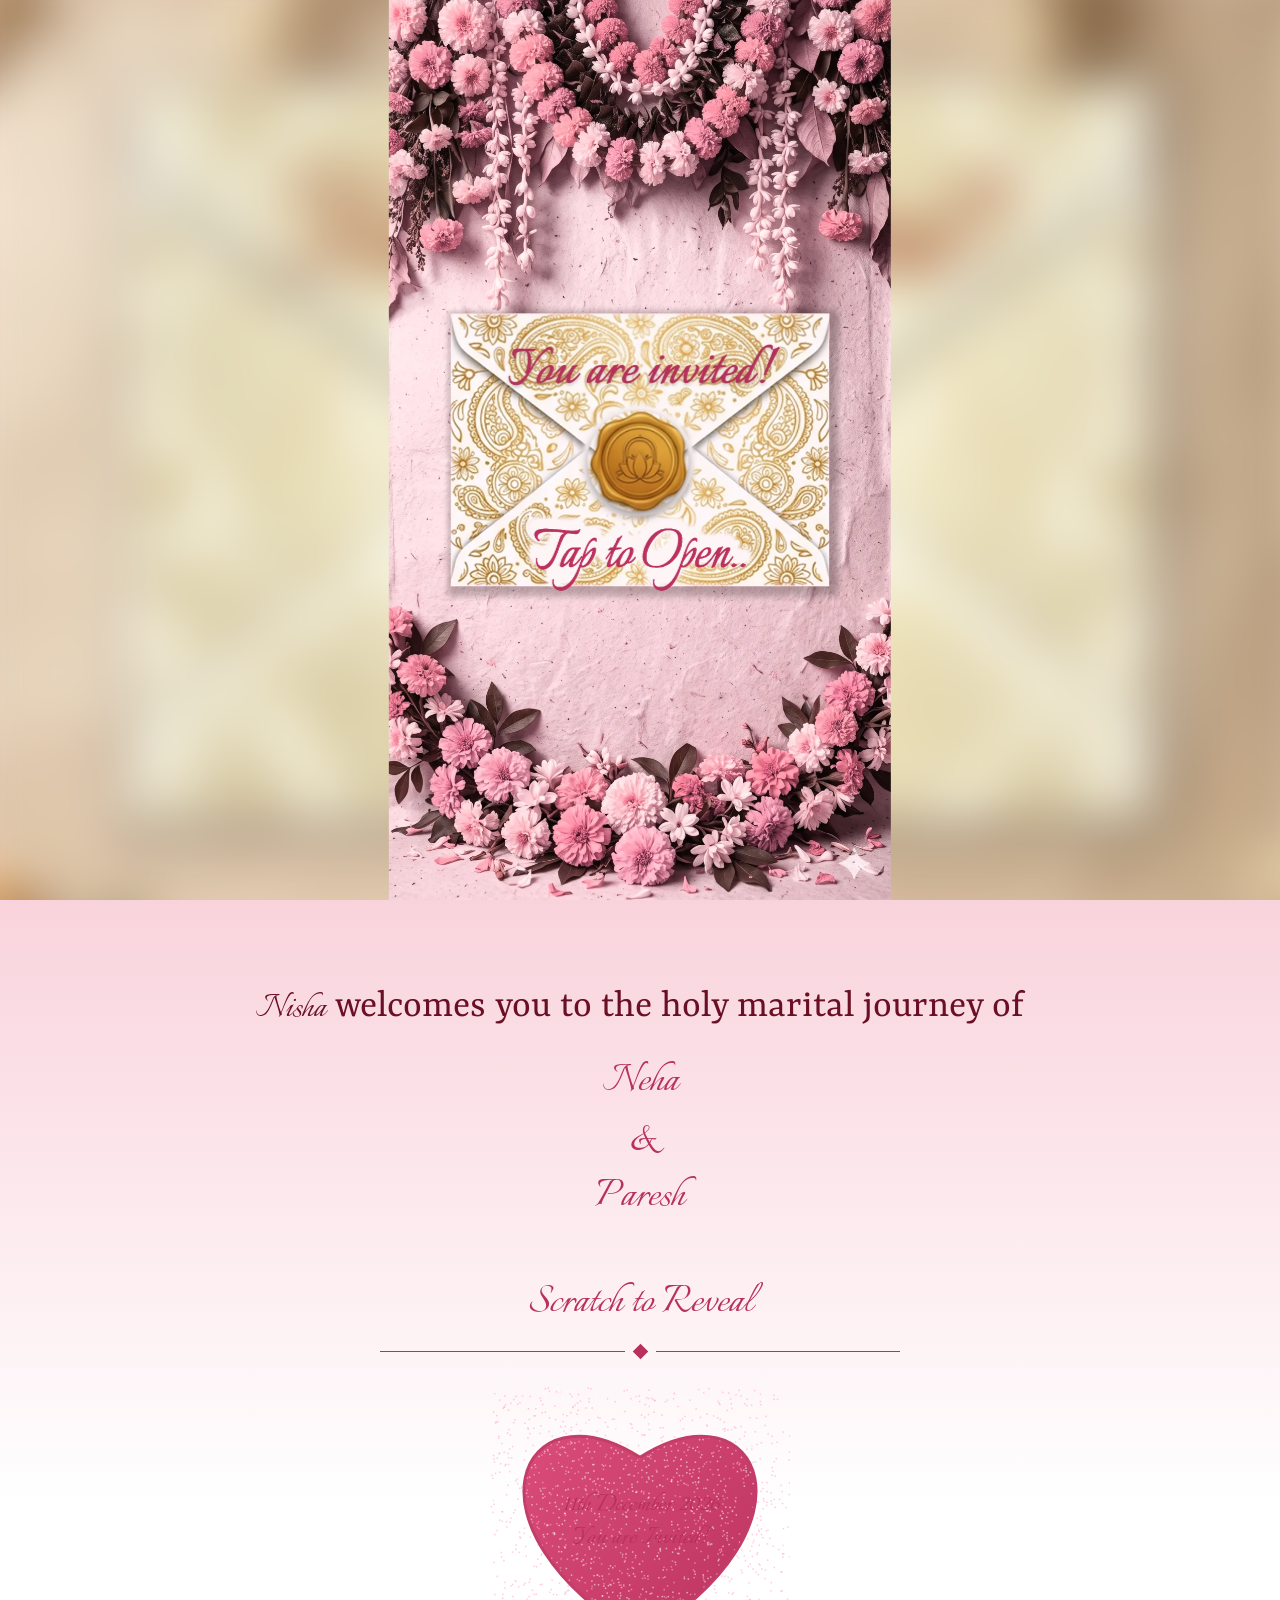
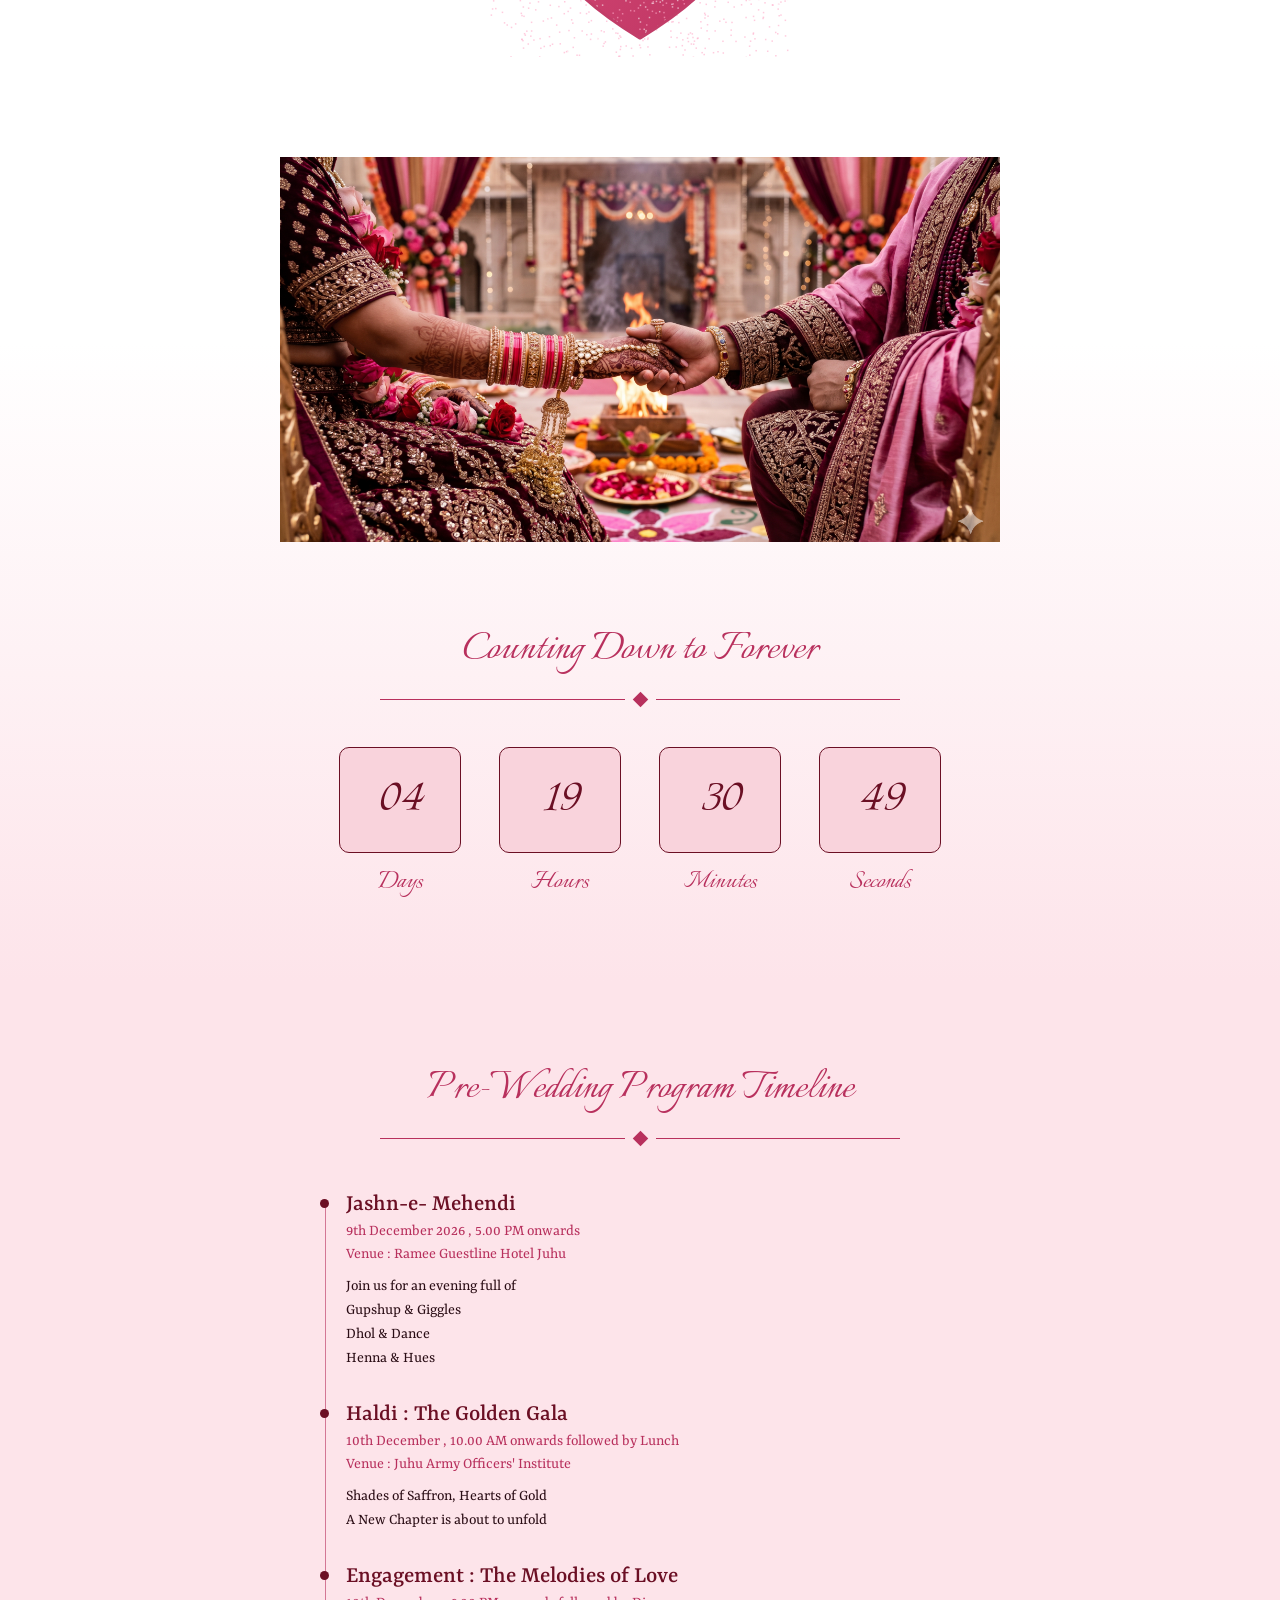
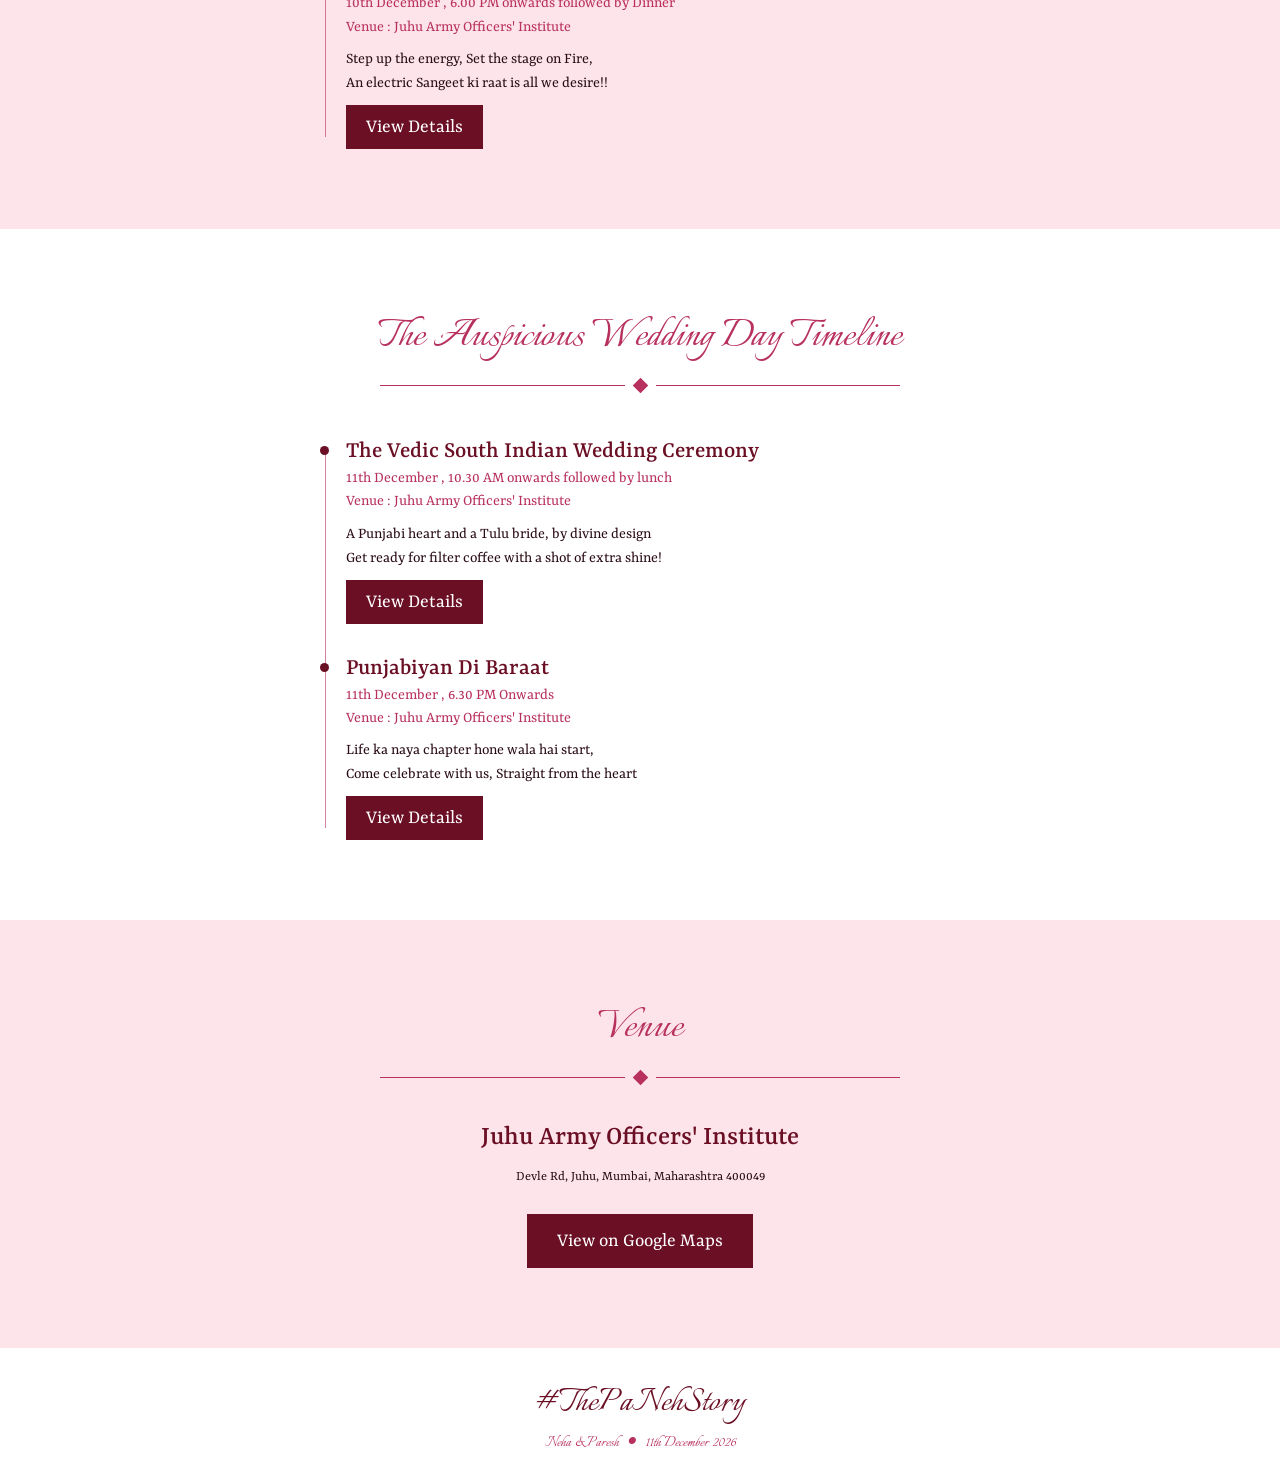
==== bride.html @ dd7f587f "bride page added" ====
<!DOCTYPE html>
<html lang="en">
<head>
<meta charset="UTF-8">
<meta name="viewport" content="width=device-width, initial-scale=1">
<title>Neha and Paresh – Wedding Invitation</title>
<link rel="preconnect" href="https://fonts.googleapis.com">
<link rel="preconnect" href="https://fonts.gstatic.com" crossorigin>
<link href="https://fonts.googleapis.com/css2?family=Italianno&family=Rasa:wght@400;500&display=swap" rel="stylesheet">
<link rel="stylesheet" href="styles.css">
</head>
<body class="locked">

  <div id="stage" class="stage">
  <div class="frame">
    <button class="env" id="env">
      <div class="inside"></div>
      <div class="card"><b>Neha &amp; Paresh</b><i>are getting married</i></div>
      <div class="pocket slice"></div>
      <div class="flap"><div class="slice"></div><div class="bk"></div></div>
      <div class="seal"></div>
      <div class="tap"></div>
    </button>
  </div>
</div>

<section id="site" class="top-header">
  <img src="./Ganesh.png">
  <!-- <p class="hero-sub">With the blessings of Late Shri Laxminarayan & Late Smt Savitridevi Madan, 
        Late Shri SP Malhotra & Late Smt Damyanti Malhotra, Late Shri Sumesh Madan</p> -->
</section>
<header class="hero">
  <!-- Swap the gradient below for your photo: set --hero-image in styles.css -->
  <div class="hero-bg"></div>
  <!-- <div class="hero-overlay"></div> -->
  <div class="hero-content">
    <p class="hero-top mb-5">We are delighted to welcome you to the wedding ceremony of</p>
    <h1>Neha</h1>
    <p class="hero-sub mb-3">D/O Late Mrs Savita and Mr Rama Poojari</p>
     <p class="hero-sub mb-3">With</p>
    <h1>Paresh</h1>
    <p class="hero-sub mb-3">S/O Mrs Jyoti And Mr Pramod Madan</p>
  </div>
  <div class="scroll-hint">Scroll for more<span>▾</span></div>
</header>

<main>
  <section class="top">
    <p class="mb-3"><span class="welcome">Nisha</span> welcomes you to the holy marital journey of</p>
    <h2 class="title">Neha</h2>
    <h2 class="title">&</h2>
    <h2 class="title mb-5">Paresh</h2>
    <h2 class="title">Scratch to Reveal</h2>
    <div class="divider"><i></i></div>

    <div class="scratch" id="scratch">
      <div class="scratch-under">11th December 2026<br/>You are Invited!</div>
      <canvas id="heart" width="300" height="270"></canvas>
      <div class="scratch" id="scratch">
        <div class="scratch-under">11th December 2026<br/>You are Invited!</div>
        <canvas id="heart" width="300" height="270"></canvas>

        <svg class="heart-outline" viewBox="0 0 300 270" aria-hidden="true">
          <path d="M150 251.1 C-36 140.4, 30 -5.4, 150 70.2 C270 -5.4, 336 140.4, 150 251.1 Z"/>
        </svg>
      </div>
    </div>

    <div class="placeholder" aria-hidden="true"></div> 

    <h2 class="title">Counting Down to Forever</h2>
    <div class="divider"><i></i></div>
    <div class="countdown">
      <div><b id="d">00</b><span>Days</span></div>
      <div><b id="h">00</b><span>Hours</span></div>
      <div><b id="m">00</b><span>Minutes</span></div>
      <div><b id="s">00</b><span>Seconds</span></div>
    </div>
  </section>

  <section class="pre">
    <h2 class="title">Pre-Wedding Program Timeline</h2>
    <div class="divider"><i></i></div>
    <ul class="timeline">
      <!-- <li><h3>Mata ki Chowki</h3><small>27th November 2026, 6.30 PM onwards followed by Prasad and Dinner</small><small>Venue : The Classique Club, Shastri Nagar Andheri West</small><p>Join us for an evening of prayers, song and dance as we seek the Divine blessings of Mata Rani to commence the wedding celebrations</p><a class="btn btn-sm" href="chowki.html">View Details</a></li> -->
      <li><h3>Jashn-e- Mehendi </h3><small>9th December 2026 , 5.00 PM onwards</small><small>Venue : Ramee Guestline Hotel Juhu </small><p>Join us for an evening full of <br/>Gupshup & Giggles <br/>Dhol & Dance <br/>Henna & Hues</p></li>
      <li><h3>Haldi : The Golden Gala</h3><small>10th December ,  10.00 AM onwards followed by Lunch</small><small>Venue : Juhu Army Officers' Institute</small><p>Shades of Saffron, Hearts of Gold <br/>A New Chapter is about to unfold</p></li>
      <li><h3>Engagement : The Melodies of Love </h3><small>10th December , 6.00 PM  onwards followed by Dinner</small><small>Venue : Juhu Army Officers' Institute</small><p>Step up the energy, Set the stage on Fire, <br/>An electric Sangeet ki raat is all we desire!!</p><a class="btn btn-sm" href="engagement.html">View Details</a></li>
    </ul>
  </section>

  <section class="day">
    <h2 class="title">The Auspicious Wedding Day Timeline</h2>
    <div class="divider"><i></i></div>
    <ul class="timeline">
      <li><h3>The Vedic South Indian Wedding Ceremony</h3><small>11th December , 10.30 AM onwards followed by lunch </small><small>Venue : Juhu Army Officers' Institute</small><p>A Punjabi heart and a Tulu bride, by divine design<br/>Get ready for filter coffee with a shot of extra shine!</p><a class="btn btn-sm" href="wedding.html">View Details</a></li>
      <!-- <li><h3>Sehra Bandhi</h3><small>9th December 2026, 6 pm</small><small>Venue : Juhu Army Officers Club</small><p>Lorem Ipsum is simply dummy text of the printing and typesetting industry. Lorem Ipsum has been the industry's standard dummy text ever since 1966.</p></li> -->
      <li><h3>Punjabiyan Di Baraat</h3><small>11th December , 6.30 PM Onwards</small><small>Venue : Juhu Army Officers' Institute </small><p>Life ka naya chapter hone wala hai start,<br/>Come celebrate with us, Straight from the heart</p><a class="btn btn-sm" href="baraat.html">View Details</a></li>
    </ul>
  </section>

  <section class="venue">
    <h2 class="title">Venue</h2>
    <div class="divider"><i></i></div>
    <h3>Juhu Army Officers' Institute</h3>
    <p>Devle Rd, Juhu, Mumbai, Maharashtra 400049</p>
    <a class="btn" href="https://maps.google.com/?q=Juhu+Army+Officers+Club+Mumbai" target="_blank" rel="noopener">View on Google Maps</a>
  </section>

  <!-- <section class="transport">
    <h2 class="title">Transportation</h2>
    <div class="divider"><i></i></div>
    <p>Lorem Ipsum is simply dummy text of the printing and typesetting industry. Lorem Ipsum has been the industry's standard dummy text ever since 1966.</p>
  </section> -->
</main>

<footer>
  <h2>#ThePaNehStory</h2>
  <p>Neha &amp; Paresh &nbsp;&nbsp;•&nbsp;&nbsp; 11th December 2026</p>
</footer>

<script>
/* Countdown */
const target = new Date('2026-12-11T00:00:00+05:30').getTime();
const pad = n => String(n).padStart(2, '0');
function tick(){
  let t = Math.max(0, target - Date.now());
  const d = Math.floor(t/864e5); t %= 864e5;
  const h = Math.floor(t/36e5);  t %= 36e5;
  const m = Math.floor(t/6e4);   t %= 6e4;
  const s = Math.floor(t/1e3);
  d_.textContent = pad(d); h_.textContent = pad(h); m_.textContent = pad(m); s_.textContent = pad(s);
}
const d_=document.getElementById('d'),h_=document.getElementById('h'),m_=document.getElementById('m'),s_=document.getElementById('s');
tick(); setInterval(tick, 1000);

/* Scratch-to-reveal heart */
const c = document.getElementById('heart'), x = c.getContext('2d');
const W = c.width, H = c.height;

function heartPath(){
  x.beginPath();
  x.moveTo(W/2, H*0.93);
  x.bezierCurveTo(-W*0.12, H*0.52, W*0.1, -H*0.02, W/2, H*0.26);
  x.bezierCurveTo(W*0.9, -H*0.02, W*1.12, H*0.52, W/2, H*0.93);
  x.closePath();
}

const g = x.createLinearGradient(0,0,W,H);
g.addColorStop(0,'#e0517f'); g.addColorStop(1,'#b8305d');
heartPath(); x.fillStyle = g; x.fill();
// x.lineWidth = 5; x.strokeStyle = '#c23d68'; x.stroke();

for(let i=0;i<2200;i++){            /* glitter */
  const px=Math.random()*W, py=Math.random()*H;
  x.fillStyle = Math.random()>.5 ? 'rgba(255,255,255,.55)' : 'rgba(255,170,200,.6)';
  x.fillRect(px,py,1.5,1.5);
}

let down=false;

// Configurable scratch stroke radius
const SCRATCH_RADIUS = 50; // Increase or decrease this value as needed (original was 20)

function scratch(e){
  if(!down) return;
  const r=c.getBoundingClientRect(), p=e.touches?e.touches[0]:e;
  x.globalCompositeOperation='destination-out';
  x.beginPath();
  x.arc((p.clientX-r.left)*W/r.width, (p.clientY-r.top)*H/r.height, SCRATCH_RADIUS, 0, Math.PI * 2);
  x.fill();
}

const wrap = document.getElementById('scratch');
wrap.addEventListener('pointerdown', e => { down = true; wrap.setPointerCapture(e.pointerId); scratch(e); });
wrap.addEventListener('pointermove', scratch);
['pointerup','pointercancel','pointerleave'].forEach(ev =>
  wrap.addEventListener(ev, () => down = false)
);

(function(){
  var stage=document.getElementById('stage'),env=document.getElementById('env'),site=document.getElementById('site'),done=false;
  function open(){
    if(done)return;done=true;env.classList.add('open');
    setTimeout(function(){env.classList.add('flipped')},750);
    setTimeout(function(){
      stage.classList.add('gone');site.classList.add('show');site.removeAttribute('aria-hidden');
      document.body.classList.remove('locked');window.scrollTo(0,0);
    },2800);
  }
  stage.addEventListener('click',open);
})();
</script>
</body>
</html>
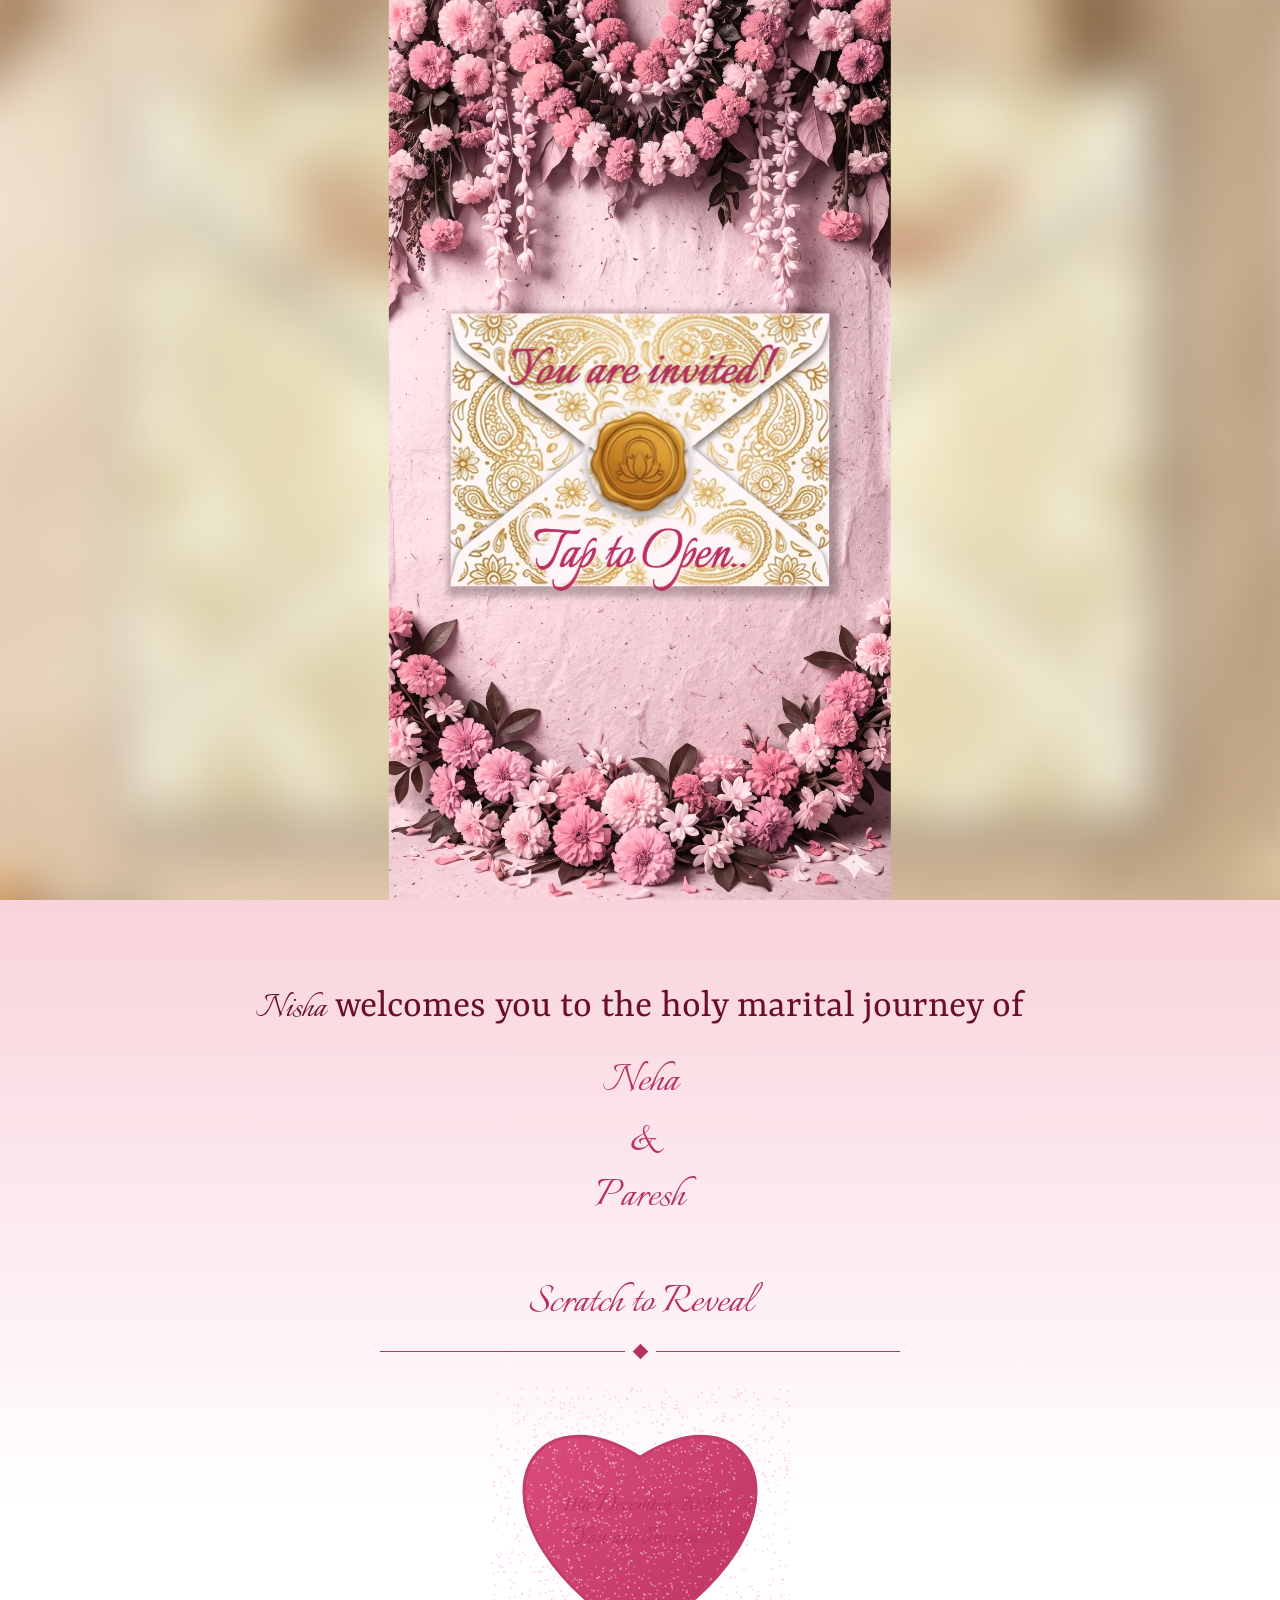
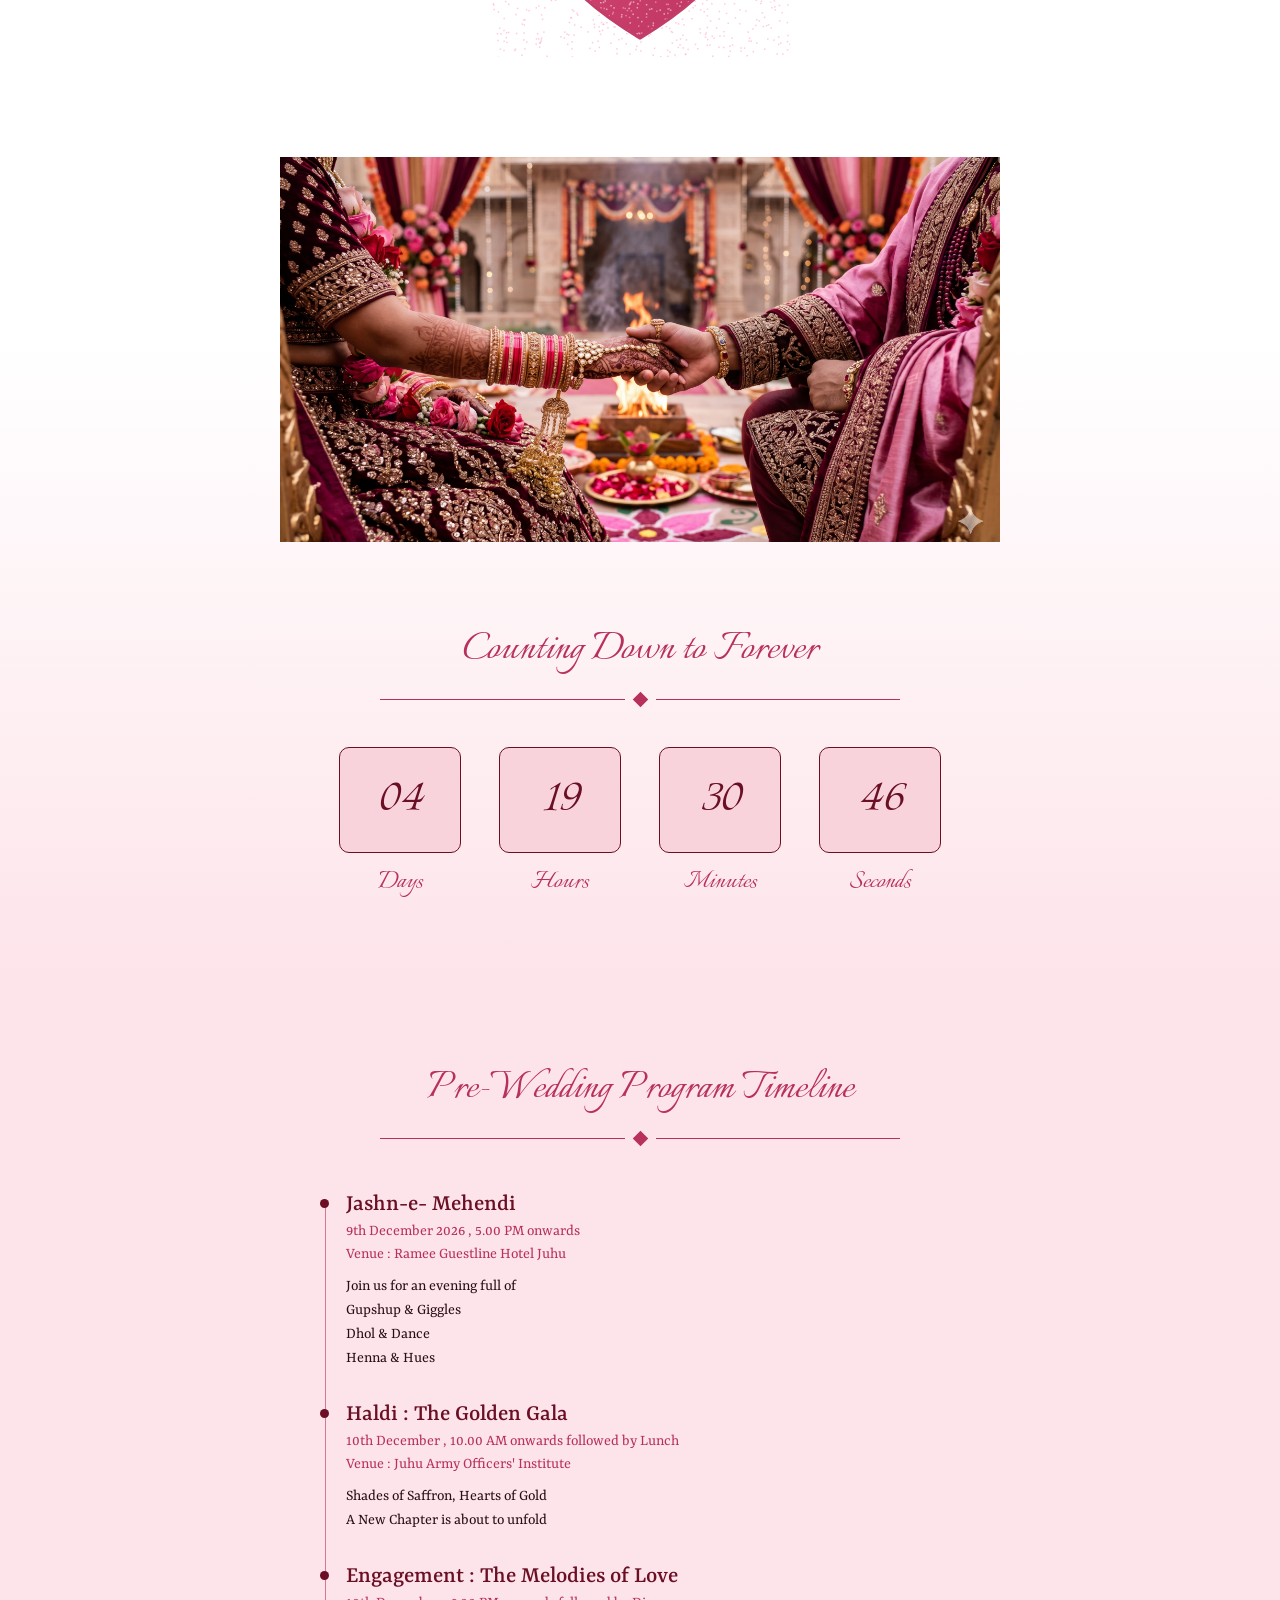
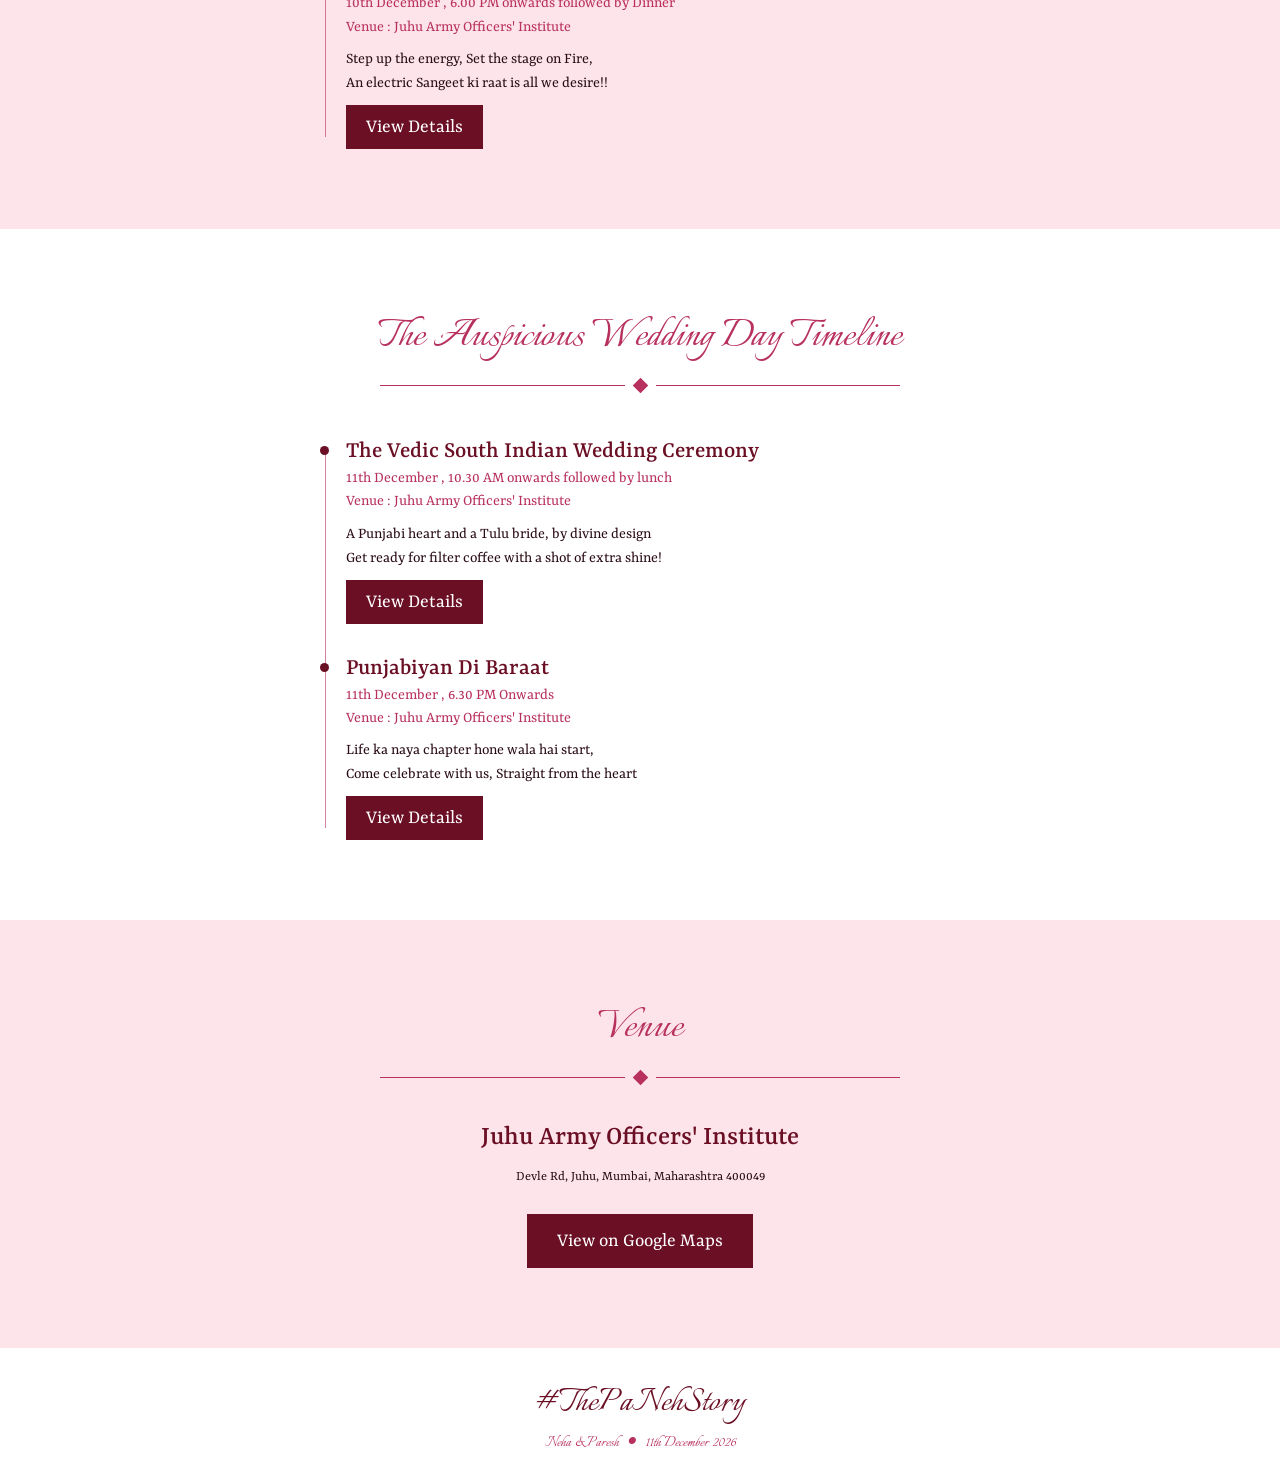
==== commit d92fc806: "bride engagement and wedding pages added" ====
--- a/bride.html
+++ b/bride.html
@@ -85,7 +85,7 @@
       <!-- <li><h3>Mata ki Chowki</h3><small>27th November 2026, 6.30 PM onwards followed by Prasad and Dinner</small><small>Venue : The Classique Club, Shastri Nagar Andheri West</small><p>Join us for an evening of prayers, song and dance as we seek the Divine blessings of Mata Rani to commence the wedding celebrations</p><a class="btn btn-sm" href="chowki.html">View Details</a></li> -->
       <li><h3>Jashn-e- Mehendi </h3><small>9th December 2026 , 5.00 PM onwards</small><small>Venue : Ramee Guestline Hotel Juhu </small><p>Join us for an evening full of <br/>Gupshup & Giggles <br/>Dhol & Dance <br/>Henna & Hues</p></li>
       <li><h3>Haldi : The Golden Gala</h3><small>10th December ,  10.00 AM onwards followed by Lunch</small><small>Venue : Juhu Army Officers' Institute</small><p>Shades of Saffron, Hearts of Gold <br/>A New Chapter is about to unfold</p></li>
-      <li><h3>Engagement : The Melodies of Love </h3><small>10th December , 6.00 PM  onwards followed by Dinner</small><small>Venue : Juhu Army Officers' Institute</small><p>Step up the energy, Set the stage on Fire, <br/>An electric Sangeet ki raat is all we desire!!</p><a class="btn btn-sm" href="engagement.html">View Details</a></li>
+      <li><h3>Engagement : The Melodies of Love </h3><small>10th December , 6.00 PM  onwards followed by Dinner</small><small>Venue : Juhu Army Officers' Institute</small><p>Step up the energy, Set the stage on Fire, <br/>An electric Sangeet ki raat is all we desire!!</p><a class="btn btn-sm" href="engagement_v2.html">View Details</a></li>
     </ul>
   </section>
 
@@ -93,7 +93,7 @@
     <h2 class="title">The Auspicious Wedding Day Timeline</h2>
     <div class="divider"><i></i></div>
     <ul class="timeline">
-      <li><h3>The Vedic South Indian Wedding Ceremony</h3><small>11th December , 10.30 AM onwards followed by lunch </small><small>Venue : Juhu Army Officers' Institute</small><p>A Punjabi heart and a Tulu bride, by divine design<br/>Get ready for filter coffee with a shot of extra shine!</p><a class="btn btn-sm" href="wedding.html">View Details</a></li>
+      <li><h3>The Vedic South Indian Wedding Ceremony</h3><small>11th December , 10.30 AM onwards followed by lunch </small><small>Venue : Juhu Army Officers' Institute</small><p>A Punjabi heart and a Tulu bride, by divine design<br/>Get ready for filter coffee with a shot of extra shine!</p><a class="btn btn-sm" href="wedding_v2.html">View Details</a></li>
       <!-- <li><h3>Sehra Bandhi</h3><small>9th December 2026, 6 pm</small><small>Venue : Juhu Army Officers Club</small><p>Lorem Ipsum is simply dummy text of the printing and typesetting industry. Lorem Ipsum has been the industry's standard dummy text ever since 1966.</p></li> -->
       <li><h3>Punjabiyan Di Baraat</h3><small>11th December , 6.30 PM Onwards</small><small>Venue : Juhu Army Officers' Institute </small><p>Life ka naya chapter hone wala hai start,<br/>Come celebrate with us, Straight from the heart</p><a class="btn btn-sm" href="baraat.html">View Details</a></li>
     </ul>
--- a/styles.css
+++ b/styles.css
@@ -50,6 +50,7 @@
 .hero.bar .hero-overlay{background: linear-gradient(90deg,rgba(80,35,30,.85) 0,transparent 12%,transparent 88%,rgba(80,35,30,.85) 100%),linear-gradient(rgba(0,0,0,.25),rgba(0,0,0,.45));}
 .hero.wed .hero-content h1, .hero.wed .hero-content p{ color: #bba422; }
 .hero.wed .hero-bg{ background: url('./wedding.png'); background-size: cover; background-position-x: center;  background-position-y: center; animation: none; }
+.hero.wed .hero-bg.bride{background: url('./wed-bg-bride.png'); background-size: cover; background-position-x: center;  background-position-y: center; animation: none;}
 @keyframes zoom{0%{transform:scale(1)}50%{transform:scale(1.18)}100%{transform:scale(1)}}
 .hero-overlay{position:absolute;inset:0;
   background:
